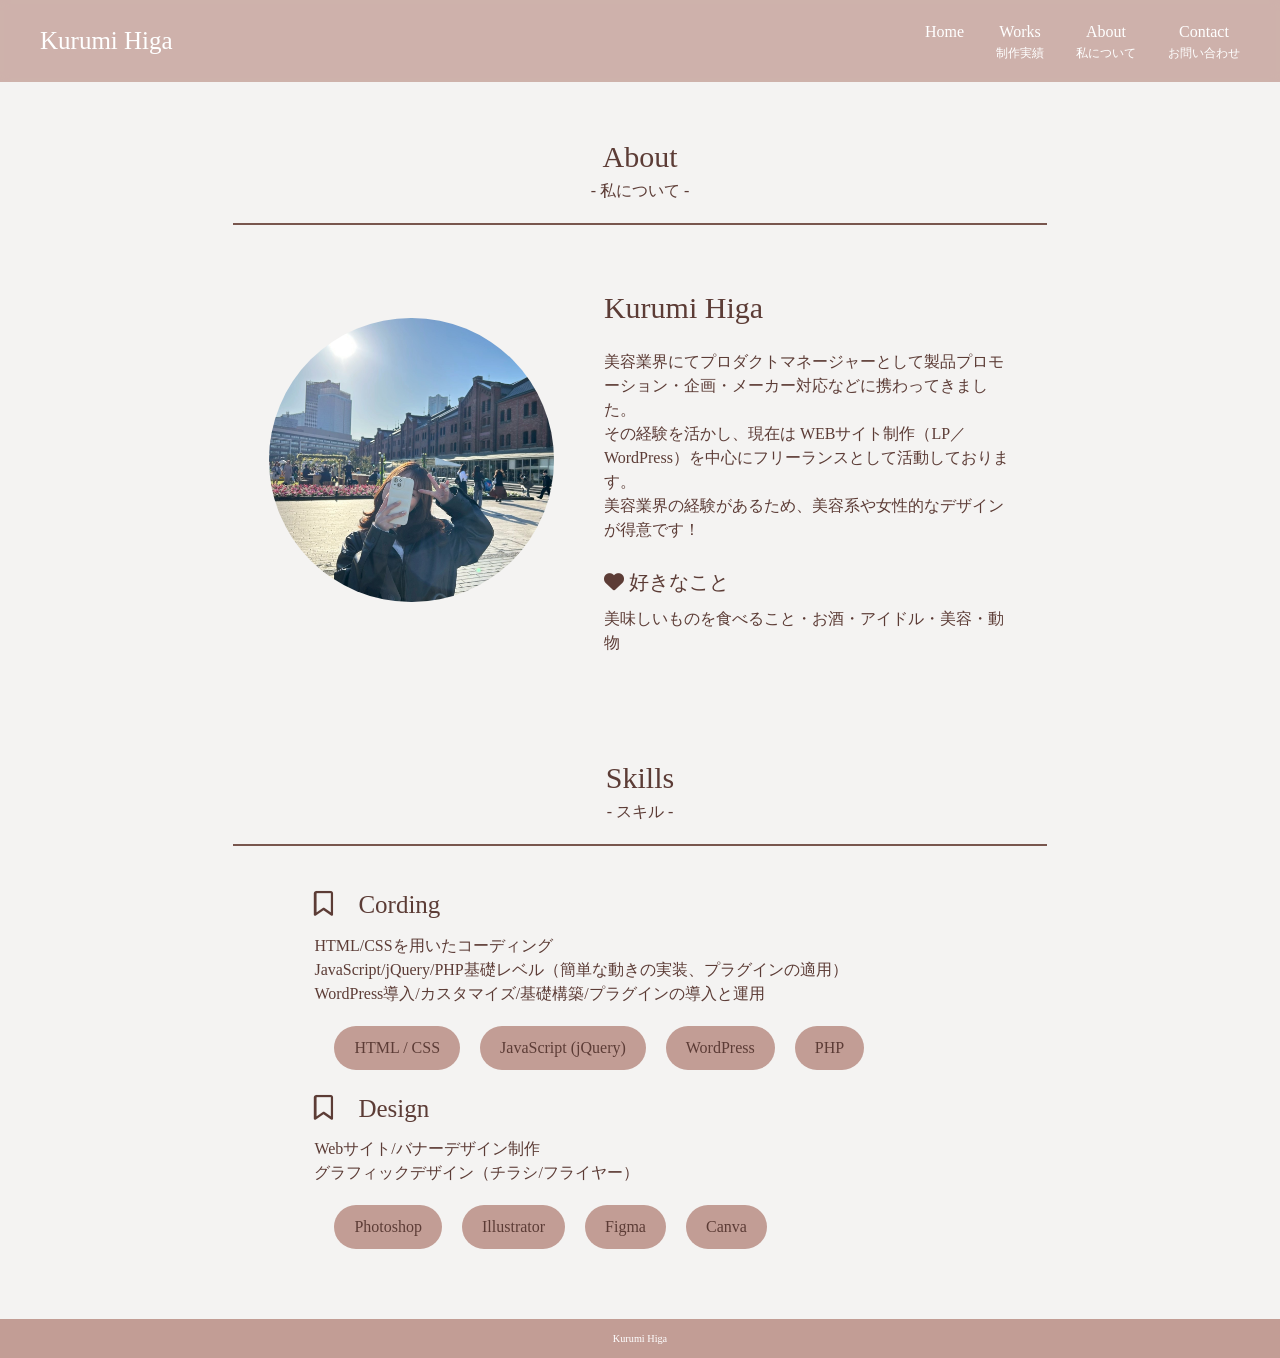
==== abot.html @ ee1c4407 "first commit" ====
<!DOCTYPE html>
<html lang="ja">
<head>
    <meta charset="UTF-8">
    <meta name="viewport" content="width=device-width, initial-scale=1.0">
    <title>Kurumi Naito</title>
    <link rel="preconnect" href="https://fonts.googleapis.com">
    <link rel="preconnect" href="https://fonts.gstatic.com" crossorigin>
    <link href="https://fonts.googleapis.com/css2?family=Playfair+Display:ital,wght@0,400..900;1,400..900&display=swap" rel="stylesheet">
    <link rel='stylesheet' id='font-awesome-css' href='https://cdnjs.cloudflare.com/ajax/libs/font-awesome/6.1.2/css/all.min.css?ver=6.8.3' type='text/css' media='all' />
    <link href="https://fonts.googleapis.com/css2?family=Kosugi+Maru&family=Momo+Trust+Display&family=Zen+Maru+Gothic&display=swap" rel="stylesheet">
    <link rel="stylesheet" href="css/destyle.css">
    <link rel="stylesheet" href="css/slick-theme.css">
    <link rel="stylesheet" href="css/slick.css">
    <link rel="stylesheet" href="css/style.css">
</head>
<body>
     <header>
        <nav class="header-nav">
            <a href="index.html" class="header-title">Kurumi Higa</a>
            <ul class="gnav-list">
                <li>
                    <a href="index.html">Home</i></a>
                </li>
                <li>
                    <a href="works.html">Works<span>制作実績</span></a>
                </li>
                <li>
                    <a href="abot.html">About<span>私について</span></a>
                </li>
                <li>
                    <a href="mailto:kurumi.naito.6@gmail.com">Contact<span>お問い合わせ</span></a>
                </li>
            </ul>
        </nav>

        <button class="header-navbtn">
            <span></span>
        </button>
</header>

    <main>
        <section id="Profile">
            <div class="inner">
                <div class="title-inner">
                    <h3>About</h3>
                    <span>- 私について -</span>
                </div>
                <div class="profile-message">
                    <img src="img/profile.JPEG" class="profilepage-img" alt="">
                    <div class="profile-text">
                        <h3>Kurumi Higa</h3>
                        <p>
                            美容業界にてプロダクトマネージャーとして製品プロモーション・企画・メーカー対応などに携わってきました。<br>
                            その経験を活かし、現在は WEBサイト制作（LP／WordPress）を中心にフリーランスとして活動しております。<br>
                            美容業界の経験があるため、美容系や女性的なデザインが得意です！
                        </p>
                        <h4><i class="fa-solid fa-heart"></i> 好きなこと</h4>
                        <p>美味しいものを食べること・お酒・アイドル・美容・動物</p>
                    </div>
                </div>
                <div class="title-inner">
                    <h3>Skills</h3>
                    <span>- スキル -</span>
                </div>
                <div class="skill-content">
                    <h4><i class="fa-regular fa-bookmark"></i>　Cording</h4>
                    <ul>
                        <li>HTML/CSSを用いたコーディング</li>
                        <li>JavaScript/jQuery/PHP基礎レベル（簡単な動きの実装、プラグインの適用）</li>
                        <li>WordPress導入/カスタマイズ/基礎構築/プラグインの導入と運用</li>
                    </ul>
                    <div class="tools">
                        <p>HTML / CSS</p>
                        <p>JavaScript (jQuery)</p>
                        <p>WordPress</p>
                        <p>PHP</p>
                    </div>
                </div>
                <div class="skill-content">
                    <h4><i class="fa-regular fa-bookmark"></i>　Design</h4>
                    <ul>
                        <li>Webサイト/バナーデザイン制作</li>
                        <li>グラフィックデザイン（チラシ/フライヤー）</li>
                    </ul>
                    <div class="tools">
                        <p>Photoshop</p>
                        <p>Illustrator</p>
                        <p>Figma</p>
                        <p>Canva</p>
                    </div>
                </div>
            </div>
        </section>
        
    </main>

    <div class="pagetop">
        <a href="#">TOP</a>
    </div>
    <footer>
        <small>Kurumi Higa</small>
    </footer>

    <script src="https://code.jquery.com/jquery-3.7.1.js" integrity="sha256-eKhayi8LEQwp4NKxN+CfCh+3qOVUtJn3QNZ0TciWLP4=" crossorigin="anonymous"></script>
    <script src="js/slick.js"></script>
    <script src="js/script.js"></script>
</body>
</html>
---- css/destyle.css ----
/*! destyle.css v4.0.1 | MIT License | https://github.com/nicolas-cusan/destyle.css */

/* Reset box-model and set borders */
/* ============================================ */

*,
::before,
::after {
  box-sizing: border-box;
  border-style: solid;
  border-width: 0;
  min-width: 0;
}

/* Document */
/* ============================================ */

/**
 * 1. Correct the line height in all browsers.
 * 2. Prevent adjustments of font size after orientation changes in iOS.
 * 3. Remove gray overlay on links for iOS.
 */

html {
  line-height: 1.15; /* 1 */
  -webkit-text-size-adjust: 100%; /* 2 */
  -webkit-tap-highlight-color: transparent; /* 3*/
}

/* Sections */
/* ============================================ */

/**
 * Remove the margin in all browsers.
 */

body {
  margin: 0;
}

/**
 * Render the `main` element consistently in IE.
 */

main {
  display: block;
}

/* Vertical rhythm */
/* ============================================ */

p,
table,
blockquote,
address,
pre,
iframe,
form,
figure,
dl {
  margin: 0;
}

/* Headings */
/* ============================================ */

h1,
h2,
h3,
h4,
h5,
h6 {
  font-size: inherit;
  font-weight: inherit;
  margin: 0;
}

/* Lists (enumeration) */
/* ============================================ */

ul,
ol {
  margin: 0;
  padding: 0;
  list-style: none;
}

/* Lists (definition) */
/* ============================================ */

dt {
  font-weight: bold;
}

dd {
  margin-left: 0;
}

/* Grouping content */
/* ============================================ */

/**
 * 1. Add the correct box sizing in Firefox.
 * 2. Show the overflow in Edge and IE.
 */

hr {
  box-sizing: content-box; /* 1 */
  height: 0; /* 1 */
  overflow: visible; /* 2 */
  border-top-width: 1px;
  margin: 0;
  clear: both;
  color: inherit;
}

/**
 * 1. Correct the inheritance and scaling of font size in all browsers.
 * 2. Correct the odd `em` font sizing in all browsers.
 */

pre {
  font-family: monospace, monospace; /* 1 */
  font-size: inherit; /* 2 */
}

address {
  font-style: inherit;
}

/* Text-level semantics */
/* ============================================ */

/**
 * Remove the gray background on active links in IE 10.
 */

a {
  background-color: transparent;
  text-decoration: none;
  color: inherit;
}

/**
 * 1. Remove the bottom border in Chrome 57-
 * 2. Add the correct text decoration in Chrome, Edge, IE, Opera, and Safari.
 */

abbr[title] {
  text-decoration: underline dotted; /* 2 */
}

/**
 * Add the correct font weight in Chrome, Edge, and Safari.
 */

b,
strong {
  font-weight: bolder;
}

/**
 * 1. Correct the inheritance and scaling of font size in all browsers.
 * 2. Correct the odd `em` font sizing in all browsers.
 */

code,
kbd,
samp {
  font-family: monospace, monospace; /* 1 */
  font-size: inherit; /* 2 */
}

/**
 * Add the correct font size in all browsers.
 */

small {
  font-size: 80%;
}

/**
 * Prevent `sub` and `sup` elements from affecting the line height in
 * all browsers.
 */

sub,
sup {
  font-size: 75%;
  line-height: 0;
  position: relative;
  vertical-align: baseline;
}

sub {
  bottom: -0.25em;
}

sup {
  top: -0.5em;
}

/* Replaced content */
/* ============================================ */

/**
 * Prevent vertical alignment issues.
 */

svg,
img,
embed,
object,
iframe {
  vertical-align: bottom;
}

/* Forms */
/* ============================================ */

/**
 * Reset form fields to make them styleable.
 * 1. Make form elements stylable across systems iOS especially.
 * 2. Inherit text-transform from parent.
 */

button,
input,
optgroup,
select,
textarea {
  -webkit-appearance: none; /* 1 */
  appearance: none;
  vertical-align: middle;
  color: inherit;
  font: inherit;
  background: transparent;
  padding: 0;
  margin: 0;
  border-radius: 0;
  text-align: inherit;
  text-transform: inherit; /* 2 */
}

/**
 * Correct cursors for clickable elements.
 */

button,
[type="button"],
[type="reset"],
[type="submit"] {
  cursor: pointer;
}

button:disabled,
[type="button"]:disabled,
[type="reset"]:disabled,
[type="submit"]:disabled {
  cursor: default;
}

/**
 * Improve outlines for Firefox and unify style with input elements & buttons.
 */

:-moz-focusring {
  outline: auto;
}

select:disabled {
  opacity: inherit;
}

/**
 * Remove padding
 */

option {
  padding: 0;
}

/**
 * Reset to invisible
 */

fieldset {
  margin: 0;
  padding: 0;
  min-width: 0;
}

legend {
  padding: 0;
}

/**
 * Add the correct vertical alignment in Chrome, Firefox, and Opera.
 */

progress {
  vertical-align: baseline;
}

/**
 * Remove the default vertical scrollbar in IE 10+.
 */

textarea {
  overflow: auto;
}

/**
 * Correct the cursor style of increment and decrement buttons in Chrome.
 */

[type="number"]::-webkit-inner-spin-button,
[type="number"]::-webkit-outer-spin-button {
  height: auto;
}

/**
 * Correct the outline style in Safari.
 */

[type="search"] {
  outline-offset: -2px; /* 1 */
}

/**
 * Remove the inner padding in Chrome and Safari on macOS.
 */

[type="search"]::-webkit-search-decoration {
  -webkit-appearance: none;
}

/**
 * 1. Correct the inability to style clickable types in iOS and Safari.
 * 2. Fix font inheritance.
 */

::-webkit-file-upload-button {
  -webkit-appearance: button; /* 1 */
  font: inherit; /* 2 */
}

/**
 * Fix appearance for Firefox
 */
[type="number"] {
  -moz-appearance: textfield;
}

/**
 * Clickable labels
 */

label[for] {
  cursor: pointer;
}

/* Interactive */
/* ============================================ */

/*
 * Add the correct display in Edge, IE 10+, and Firefox.
 */

details {
  display: block;
}

/*
 * Add the correct display in all browsers.
 */

summary {
  display: list-item;
}

/*
 * Remove outline for editable content.
 */

[contenteditable]:focus {
  outline: auto;
}

/* Tables */
/* ============================================ */

/**
1. Correct table border color inheritance in all Chrome and Safari.
*/

table {
  border-color: inherit; /* 1 */
  border-collapse: collapse;
}

caption {
  text-align: left;
}

td,
th {
  vertical-align: top;
  padding: 0;
}

th {
  text-align: left;
  font-weight: bold;
}
---- css/style.css ----
@charset "utf-8";

/* 全体設定 */
* {
    margin: 0;
    padding: 0;
    box-sizing: border-box;
}

html {
    font-size: 62.5%;
    color: #5C3C36;
    font-family: "Bentham", serif;
    height: 100%;
    overscroll-behavior: none;
}

body {
    line-height: 1.5;
    background: rgba(234, 233, 230, 0.5);
    font-size: 1.6rem;
    overscroll-behavior: none;
    margin: 0;
    padding: 0;
    margin-top: 5%;
    height: 100%;
}

.top-main {
    margin-top: 10%;
}

main {
    width: 100%;
    margin: 0 auto;
}

section {
    max-width: 100%;
    padding: 3rem;
}

.inner {
    width: 70%;
    margin: 20px auto;
    padding: 20px;
    text-align: center;

    @media (width <= 768px) {
        width: 100%;
        font-size: 0.9em;
    }
}
.inner:last-of-type {
    margin-bottom: 0;
}

h3 {
    font-size: 3rem;
    justify-content: center;
}
h4 {
    font-size: 2rem;
    /* border-bottom: 1.5px solid #78564E; */
    margin-bottom: 10px;
}

.title-inner {
    border-bottom: 2px solid #78564E;
    margin-bottom: 4rem;
    padding-bottom: 2rem;
}

.title-inner:not(:first-child) {
    margin-top: 10rem;
}

/* テキストフェードイン */
#splash-screen {
    position: fixed;
    top: 0;
    left: 0;
    width: 100%;
    height: 100vh;
    background-color: #C29D95;
    color: #ffffff9d;
    display: flex;
    flex-direction: column;
    justify-content: center;
    align-items: center;
    opacity: 1;
    z-index: 9999;
    transition: opacity 1.3s ease-out;

}

#welcome-text {
    font-size: 8rem;

    @media (width <= 768px) {
        font-size: 5rem;
    }
}

.fade-out {
    opacity: 0 !important;
}

.hidden {
    display: none;
    pointer-events: none;
}

#welcome-text .char {
    opacity: 0;
    transition: opacity 0.6s ease-out; 
    display: inline-block; 
}

#welcome-text .char.is-visible {
    opacity: 1;
}

/* ヘッダー */
header {
    background: #c29d95c2;
    backdrop-filter: blur(5px);
    padding: 2rem;
    color: #fff;
    width: 100%;
    top: 0;
    left: 0;
    position: fixed;
    z-index: 100;

    @media (width <= 768px) {
        padding: 3rem;
    }
}

.header-nav {
    display: flex;
    align-items: center;
    justify-content: space-between;
    max-width: 1200px;
    margin: 0 auto;

    @media (width <= 768px) {
        display: none;
        background-color: #c29d95ed;
        position: fixed;
        width: 100%;
        height: 100vh;
        top: 0;
        left: 0;
        z-index: 90;
    }
}

.header-title {
    font-size: 2.5rem;

    @media (width <= 768px) {
        display: none;
    }
}

.gnav-list {
    text-align: center;
    list-style: none;
    padding: 0;
    display: flex;
    gap: 2em;

    @media (width <= 768px) {
        flex-direction: column;
        text-align: center;
        justify-content: center;
        align-items: center;
        height: 100%;
        font-size: 1.8rem;
    }
}

.gnav-list li a {
    display: block;
    color: #fff;
}

.gnav-list li a:hover {
    opacity: 0.7;
}

.gnav-list li span {
    display: block;
    font-size: 1.2rem;
}

.header-navbtn {
    display: none;
}

/* ハンバーガーメニュー */
.header-navbtn {
    display: none;
    width: 40px;
    height: 40px;
    position: absolute;
    border: none;
    background-color: transparent;
    top: 50%;
    right: 5%;
    z-index: 100;
    transform: translateY(-40%);

    @media (width <= 768px ) {
        display: block;
    }
}

.header-navbtn::before, 
.header-navbtn::after, 
.header-navbtn span {
    content: "";
    display: block;
    width: 30px;
    height: 3px;
    background-color: #fff;
    position: absolute;
    transition: 0.3s;
}

.header-navbtn::before {
    top: 10%
}

.header-navbtn span {
    top: 30%;
}

.header-navbtn::after {
    top: 50%;
}

/*　ドロワー  */
.header-navbtn.active::before {
    top: 40%;
    rotate: 45deg;
}
.header-navbtn.active span {
    opacity: 0;
}
.header-navbtn.active::after {
    top: 40%;
    rotate: -45deg;
}


/* メインビジュアル */
.mainvisual {
    width: 100%;
    max-width: 1200px;
    display: flex;
    align-items: center;
    padding: 0 5%;
    margin: 0 auto;
    margin-bottom: 20%;
    position: relative;

    @media (width <= 768px) {
        margin-top: 10rem;
    }
}

.mainvisual-text {
    position: absolute;
    left: 5%;
    top: 70%;
    transform: translateY(-70%);
    z-index: 2;
    background-color: #c29d95a2;
}

.mainvisual h2 {
    padding: 4rem;
    padding-bottom: 0;
    font-size: 8rem;

    @media (width <= 768px) {
        font-size: 4rem;
    }
}

.mainvisual p {
    padding: 4rem;
    padding-top: 0;
    font-size: 2.5rem;
    font-weight: lighter;

    @media (width <= 768px) {
        font-size: 1.8rem;
    }
}

.mainvisual-img {
    width: 70%;
    margin-left: auto;
}

.mainvisual img {
    width: 100%;
    height: auto;
    display: block;
    object-fit: cover;
    aspect-ratio: 4 / 3;
    right: 0;
}

/* スクロールインジケーター */
.scroll-wrap{
  width: 100%;
  margin-top: -15%;       
  margin-bottom: 10%;
  text-align: center;
  pointer-events: none;
}

.scroll-text{
  display: block;
  font-size: 1.4rem;
  letter-spacing: .12em;
  color: #7a5a52;
  margin-bottom: 1.2rem;
}

/* 縦線 */
.scroll-line{
  display: block;
  width: 1px;
  height: 6rem;
  margin: 0 auto;
  background: rgba(122,90,82,.4);
  position: relative;
  overflow: hidden;
}

.scroll-line::after{
  content: "";
  position: absolute;
  top: -2rem;
  left: 0;
  width: 1px;
  height: 2rem;
  background: rgba(122,90,82,.9);
  animation: scrollLine 1.4s ease-in-out infinite;
}

@keyframes scrollLine{
  0%   { transform: translateY(0); opacity: 0; }
  20%  { opacity: 1; }
  80%  { opacity: 1; }
  100% { transform: translateY(8rem); opacity: 0; }
}

@media (max-width: 768px){
  .scroll-wrap{
    text-align: left;
    margin-top: -10%;

    display: flex;
    flex-direction: column;
    align-items: center;
    position: relative;
    margin-left: auto;
    margin-right: 6%;
  }

  .scroll-text{
    font-size: 1.2rem;
    margin-bottom: 1rem;
  }

  .scroll-line{
    height: 5rem;
  }
}

/* worksセクション */
#works {
    background-color: #F7EFEC;
}

.works-content {
    width: 100%;
    display: grid;
    grid-template-columns: 1fr 1fr;
    gap: 5rem;

    @media (width <= 768px) {
        grid-template-columns: 1fr;
    }
}
.works-wrap {
    margin: 2rem;
    background-color: #fff;
    padding: 3rem;
    /* padding-right: 4rem; */
    border-radius: 10px;
    box-shadow: 0 0 8px gray;
    transition: .5s;
}

.works-wrap:hover {
  transform: translateY(-10px);
  opacity: 0.7;
}

.works-wrap img {
    width: 100%;
    object-fit: contain;
}

/* プロフィール部分 */
#Contact {
    background-color: #F7EFEC;
}

.profile-message {
    display: flex;
    align-items: center;
    justify-content: center;
    /* width: 80%; */
    margin: 0 auto;
    gap: 5rem;

    @media (width <= 768px) {
        display: flex;
        flex-direction: column;
        gap: 1rem;
    }
}

.profile-img {
    width: 35%;
    /* max-width: 100%; */
    object-fit: cover;
    aspect-ratio: 1 / 1;
    display: block;
    border-radius: 50%;

    @media (width <= 768px) {
        width: 45%;
    }
}

.profile-text {
    width: 50%;
    text-align: left;

    @media (width <= 768px) {
        width: 100%;
    }
}

.profile-text h3 {
    padding: 2rem 0;
}



/* フッター */
footer {
    background-color: #C29D95;
    color: #fff;
    padding: 10px;
    text-align: center;
    font-size: 0.8em;
    position: sticky;
    top: 100vh;
    width: 100%;
}

/* トップへ戻るボタン */
.pagetop {
    width: 8rem;
    height: 8rem;
    background-color: #ffffff84;
    background-image: url(../img/background.png);
    border: #b28b5c solid 1px;
    border-radius: 50%;
    position: fixed;
    bottom: 5rem;
    right: 5rem;
    display: flex;
    justify-content: center;
    align-items: center;

    opacity: 0;
    scale: 1.3;
    visibility: hidden;
    transition: 1s;

    @media (width <= 768px ) {
        width: 6rem;
        height: 6rem;
        bottom: 2rem;
        right: 2rem;
    }
}

.pagetop a {
    font-weight: bold;
    width: 100%;
    line-height: 80px;
    text-align: center;
    color: #5C3C36;

     @media (width <= 768px ) {
       font-size: 1.3rem;
    }
}

.pagetop.fadein {
    opacity: 1;
    scale: 1;
    visibility: visible;
}

/* view moreボタン */
.click {
    width: 30%;
    background-color: #C29D95;
    padding: 1rem;
    border-radius: 50px;
    margin: 0 auto;
    margin-top: 5rem;
    box-shadow: 0 0 3px gray;

}

.click:hover {
    opacity: 0.7;
}

/* --------- */
/* aboutページ */
/* --------- */
.skill-content {
    width: 80%;
    margin: 0 auto;

    @media (width <= 1000px) {
        flex-direction: column;
        gap: 1rem;
        align-items: center;
        width: 100%;
    }

}
.skill-content h4 {
    font-size: 2.5rem;
    width: 20%;
    text-align: left;
    text-wrap: nowrap;

    @media (width <= 1000px) {
        margin-top: 2rem;
    }
}


.skill-content li {
    text-align: left;
}

.profile-text h4 {
    margin-top: 2.5rem;
}

.profilepage-img {
    width: 35%;
    object-fit: cover;
    aspect-ratio: 1 / 1;
    display: block;
    border-radius: 50%;

    @media (width <= 768px) {
        width: 45%;
    }
}

.tools {
    display: flex;
    flex-wrap: wrap;
    gap: 2rem;
    margin: 2rem;
}

.tools p {
    display: inline-block;
    background-color: #C29D95;
    color: #5C3C36;
    padding: 1rem 2rem;
    border-radius: 99px;
    white-space: nowrap;
}

/* --------- */
/* worksページ */
/* --------- */
.works-container {
    background-color: transparent !important;
}

/* --------- */
/* 作品ページ */
/* --------- */
.products-wrap {
    width: 90%;
    margin: 0 auto;
    background-color: #fff;
    padding: 3rem;
    border-radius: 10px;
    box-shadow: 0 0 8px gray;
}
.products-wrap h2{
    font-size: 2.5rem;
    text-align: center;
    margin-top: 3rem;
}

.products-wrap img {
    width: 100%;
    object-fit: contain;
}

.products-inner {
    width: 100%;
    display: flex;
    gap: 4rem;
}
.viewport-img {
    display: flex;
    align-items: start;
    gap: 1rem;
    margin-top: 2rem;
    width: 40%;
}
.products-comment {
    width: 60%;
}
.products-comment p,
.products-comment ul {
    margin-bottom: 2rem;
    padding-left: 2rem;
}

.products-comment h4::before {
    content: "｜";

}
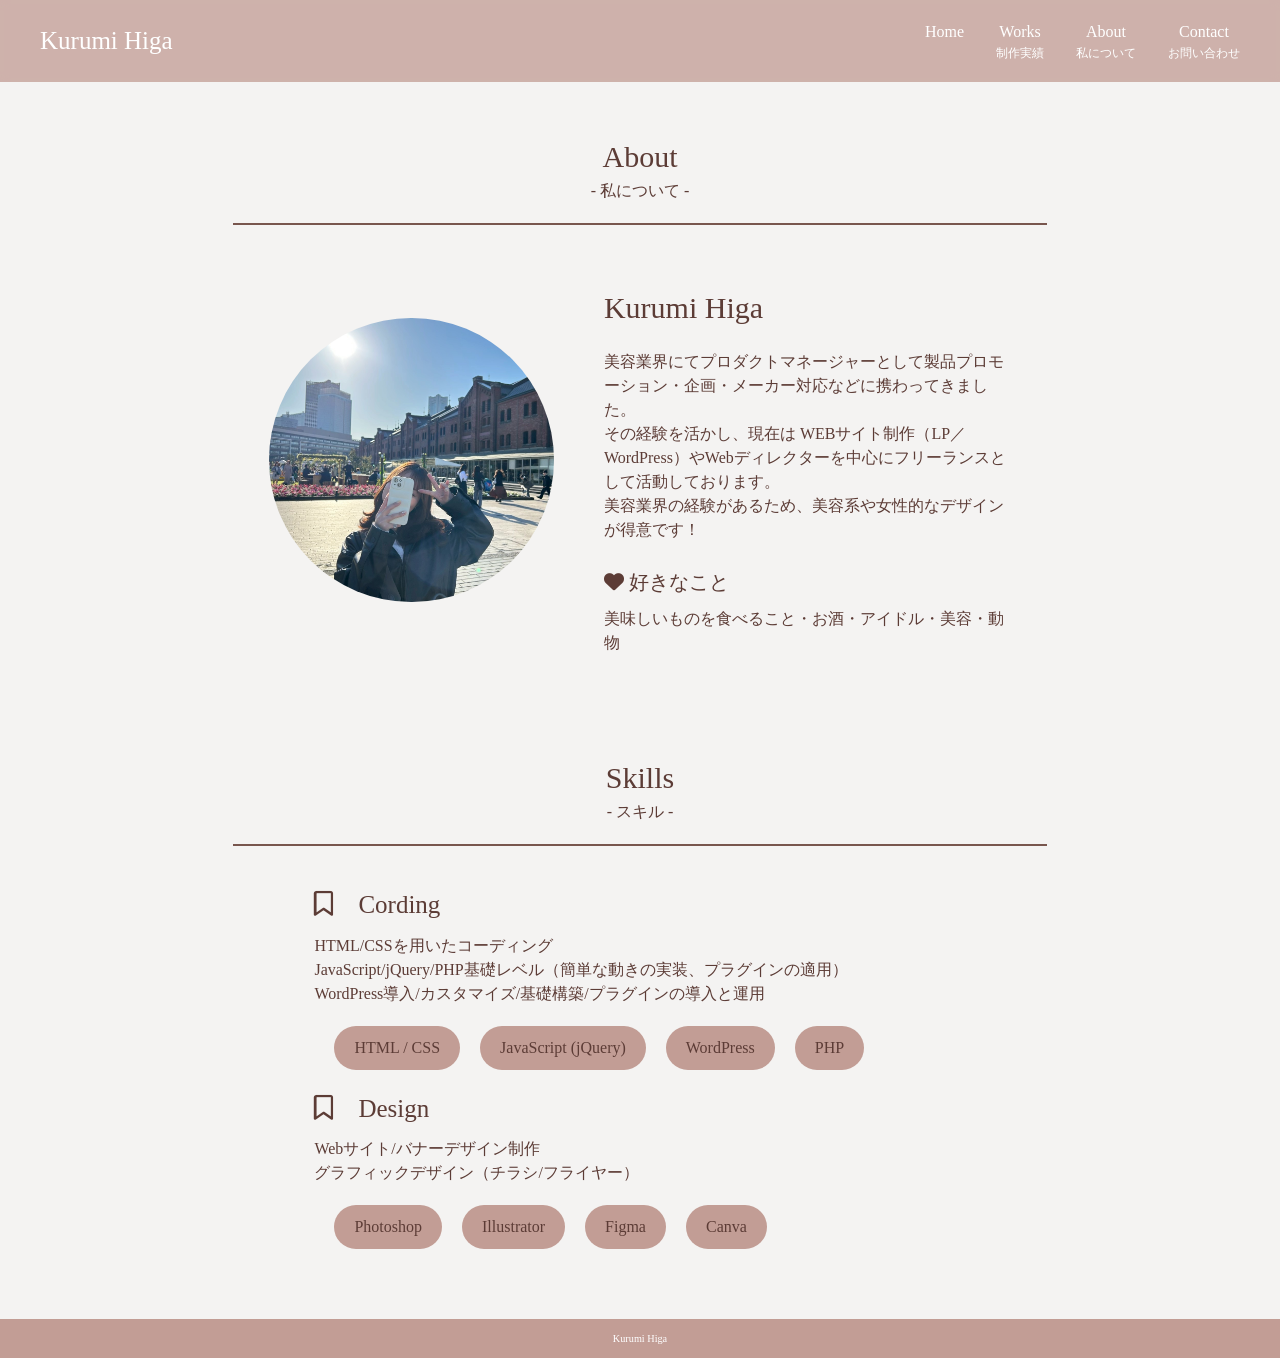
==== commit b9d9d108: "プロフィール編集" ====
--- a/abot.html
+++ b/abot.html
@@ -29,7 +29,7 @@
                     <a href="abot.html">About<span>私について</span></a>
                 </li>
                 <li>
-                    <a href="mailto:kurumi.naito.6@gmail.com">Contact<span>お問い合わせ</span></a>
+                    <a href="https://forms.gle/W8vheUCaeMo7gFhP9">Contact<span>お問い合わせ</span></a>
                 </li>
             </ul>
         </nav>
@@ -52,7 +52,7 @@
                         <h3>Kurumi Higa</h3>
                         <p>
                             美容業界にてプロダクトマネージャーとして製品プロモーション・企画・メーカー対応などに携わってきました。<br>
-                            その経験を活かし、現在は WEBサイト制作（LP／WordPress）を中心にフリーランスとして活動しております。<br>
+                            その経験を活かし、現在は WEBサイト制作（LP／WordPress）やWebディレクターを中心にフリーランスとして活動しております。<br>
                             美容業界の経験があるため、美容系や女性的なデザインが得意です！
                         </p>
                         <h4><i class="fa-solid fa-heart"></i> 好きなこと</h4>
